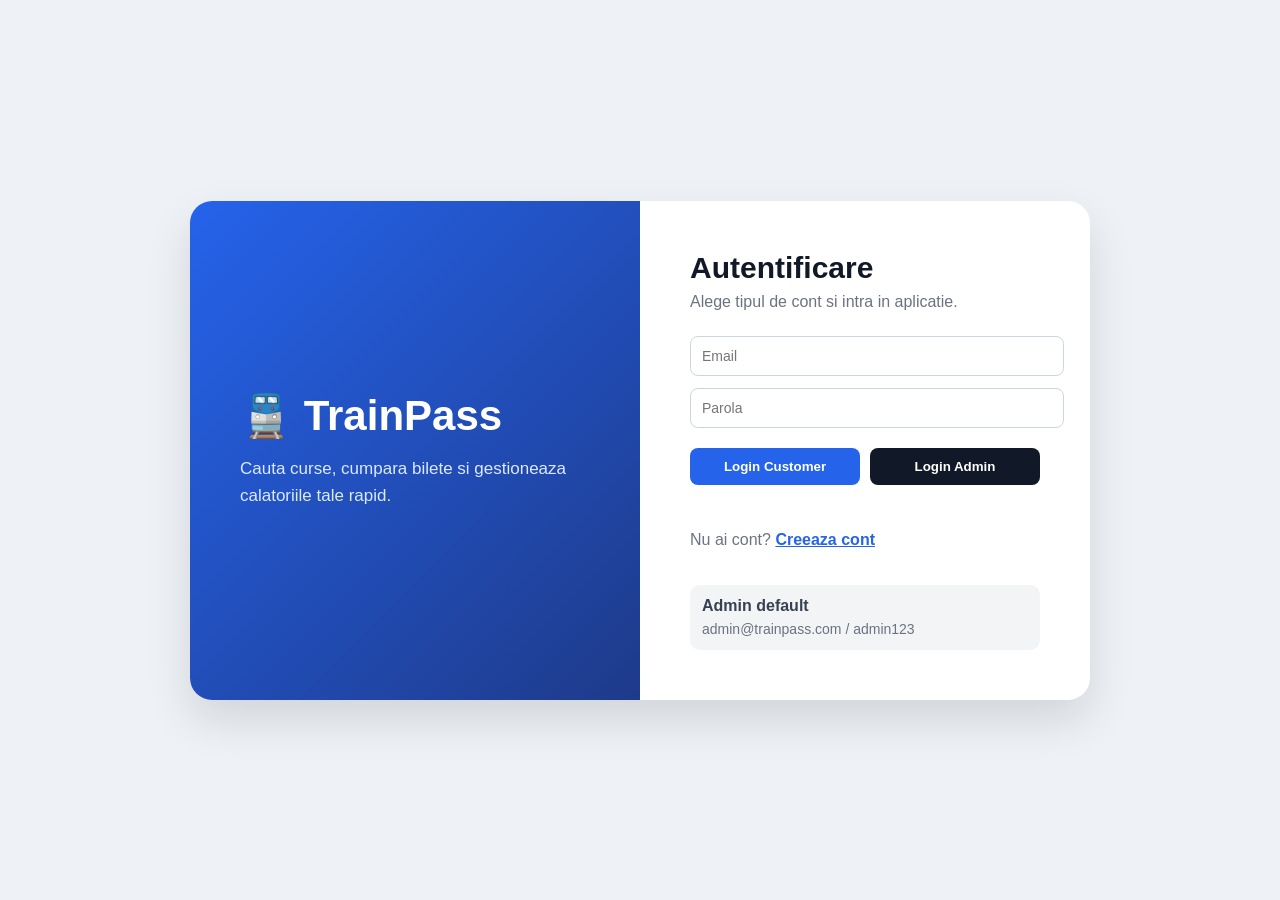
==== TrainPass-client/login.html @ 9404ae02 "Add TrainPass client pages and API setup" ====
<!DOCTYPE html>
<html lang="ro">
<head>
    <meta charset="UTF-8">
    <title>TrainPass - Login</title>
    <link rel="stylesheet" href="style.css">
</head>
<body class="auth-page">

    <div class="auth-container">

        <div class="auth-left">
            <h1>🚆 TrainPass</h1>
            <p>Cauta curse, cumpara bilete si gestioneaza calatoriile tale rapid.</p>
        </div>

        <div class="auth-card">
            <h2>Autentificare</h2>
            <p class="auth-subtitle">Alege tipul de cont si intra in aplicatie.</p>

            <div class="auth-form">
                <input id="email" type="email" placeholder="Email">
                <input id="password" type="password" placeholder="Parola">

                <div class="auth-buttons">
                    <button id="btn-login-customer">Login Customer</button>
                    <button id="btn-login-admin" class="dark-btn">Login Admin</button>
                </div>
            </div>

            <p id="message"></p>

            <p class="auth-link">
                Nu ai cont?
                <a href="register.html">Creeaza cont</a>
            </p>

            <div class="admin-info">
                <p>Admin default</p>
                <span>admin@trainpass.com / admin123</span>
            </div>
        </div>

    </div>

    <script src="js/api.js"></script>
    <script src="js/login.js"></script>

</body>
</html>
---- TrainPass-client/style.css ----
body {
    margin: 0;
    padding: 0;
    font-family: Arial, sans-serif;
    background: #eef2f7;
    color: #111827;
}

.topbar {
    background: #111827;
    color: white;
    padding: 24px 40px;
    display: flex;
    justify-content: space-between;
    align-items: center;
}

.topbar h1 {
    margin: 0;
    font-size: 32px;
}

.topbar p {
    margin: 6px 0 0;
    color: #d1d5db;
}

.user-box {
    display: flex;
    align-items: center;
    gap: 12px;
}

.container {
    width: 92%;
    max-width: 1250px;
    margin: 25px auto;
}

.hero {
    background: linear-gradient(135deg, #2563eb, #1e40af);
    color: white;
    padding: 30px;
    border-radius: 16px;
    margin-bottom: 22px;
}

.hero h2 {
    margin-top: 0;
    font-size: 30px;
}

.hero p {
    max-width: 780px;
    line-height: 1.5;
    color: #e5e7eb;
}

.grid {
    display: grid;
    grid-template-columns: 1fr 1fr;
    gap: 22px;
}

.box {
    background: white;
    padding: 22px;
    margin-bottom: 22px;
    border-radius: 14px;
    border: 1px solid #e5e7eb;
    box-shadow: 0 8px 20px rgba(0, 0, 0, 0.06);
}

.box h2 {
    margin-top: 0;
    margin-bottom: 6px;
}

.box-text {
    margin-top: 0;
    color: #6b7280;
    line-height: 1.4;
}

.form-row {
    display: flex;
    gap: 10px;
    flex-wrap: wrap;
    margin: 12px 0;
}

input,
select {
    padding: 11px;
    border: 1px solid #cbd5e1;
    border-radius: 8px;
    min-width: 180px;
    font-size: 14px;
    background: white;
}

.input-error {
    border: 2px solid #dc2626;
    background: #fef2f2;
}

#search-error {
    color: #dc2626;
    font-weight: bold;
    margin: 8px 0;
}

button {
    padding: 11px 15px;
    border: none;
    border-radius: 8px;
    background: #2563eb;
    color: white;
    cursor: pointer;
    font-weight: bold;
}

button:hover {
    background: #1d4ed8;
}

.section-title {
    display: flex;
    justify-content: space-between;
    align-items: center;
    gap: 15px;
}

.table-wrapper {
    width: 100%;
    overflow-x: auto;
}

.schedule-scroll {
    max-height: 520px;
    overflow-y: auto;
    border: 1px solid #e5e7eb;
    border-radius: 10px;
}

table {
    width: 100%;
    border-collapse: collapse;
}

th {
    background: #f3f4f6;
    color: #374151;
    font-size: 14px;
    position: sticky;
    top: 0;
    z-index: 2;
}

th,
td {
    padding: 12px;
    border-bottom: 1px solid #e5e7eb;
    text-align: left;
}

tr:hover {
    background: #f9fafb;
}

.route-name {
    font-weight: bold;
}

.small-text {
    color: #6b7280;
    font-size: 13px;
}

#ticket-message {
    margin-top: 12px;
    font-weight: bold;
    color: #2563eb;
}

.status-active {
    color: #15803d;
    font-weight: bold;
}

.status-cancelled {
    color: #dc2626;
    font-weight: bold;
}

footer {
    background: #111827;
    color: #d1d5db;
    text-align: center;
    padding: 16px;
    margin-top: 30px;
}

footer p {
    margin: 0;
}

.hidden {
    display: none;
}

.check-row {
    display: flex;
    align-items: center;
    gap: 8px;
    margin: 12px 0;
    font-weight: bold;
}

.check-row input {
    width: auto;
    min-width: auto;
}

.trip-badge {
    display: inline-block;
    padding: 6px 10px;
    border-radius: 20px;
    background: #e5e7eb;
    color: #374151;
    font-weight: bold;
    font-size: 13px;
}

.trip-go {
    background: #dbeafe;
    color: #1d4ed8;
}

.trip-return {
    background: #fef3c7;
    color: #92400e;
}

.dashboard-grid {
    display: grid;
    grid-template-columns: repeat(4, 1fr);
    gap: 18px;
    margin-bottom: 22px;
}

.dashboard-card {
    background: white;
    padding: 20px;
    border-radius: 14px;
    border: 1px solid #e5e7eb;
    box-shadow: 0 8px 20px rgba(0, 0, 0, 0.06);
}

.dashboard-card h3 {
    margin: 0 0 10px;
    color: #374151;
    font-size: 16px;
}

.dashboard-card p {
    margin: 0;
    font-size: 34px;
    font-weight: bold;
    color: #2563eb;
}

.ticket-card {
    margin-top: 18px;
    padding: 18px;
    border-radius: 14px;
    background: #111827;
    color: white;
    border: 2px dashed #60a5fa;
}

.ticket-card-header {
    display: flex;
    justify-content: space-between;
    align-items: center;
    border-bottom: 1px solid #374151;
    padding-bottom: 10px;
    margin-bottom: 12px;
}

.ticket-card-header h3 {
    margin: 0;
}

#ticket-code {
    background: #2563eb;
    padding: 6px 10px;
    border-radius: 20px;
    font-weight: bold;
}

.ticket-card-body p {
    margin: 8px 0;
}

.ticket-card button {
    margin-top: 12px;
    background: #22c55e;
}

.ticket-card button:hover {
    background: #16a34a;
}

@media (max-width: 900px) {
    .dashboard-grid {
        grid-template-columns: 1fr 1fr;
    }
}

@media (max-width: 850px) {
    .topbar {
        flex-direction: column;
        align-items: flex-start;
        gap: 15px;
    }

    .grid {
        grid-template-columns: 1fr;
    }

    .section-title {
        flex-direction: column;
        align-items: flex-start;
    }

    input,
    select {
        width: 100%;
    }
}

@media print {
    body * {
        visibility: hidden;
    }

    #ticket-card,
    #ticket-card * {
        visibility: visible;
    }

    #ticket-card {
        position: absolute;
        left: 30px;
        top: 30px;
        width: 500px;
        background: white;
        color: black;
        border: 2px solid black;
    }

    #ticket-card button {
        display: none;
    }
}

.auth-page {
    min-height: 100vh;
    background: #eef2f7;
    display: flex;
    justify-content: center;
    align-items: center;
}

.auth-container {
    width: 900px;
    min-height: 480px;
    background: white;
    border-radius: 22px;
    display: grid;
    grid-template-columns: 1fr 1fr;
    overflow: hidden;
    box-shadow: 0 20px 45px rgba(0, 0, 0, 0.12);
}

.auth-left {
    background: linear-gradient(135deg, #2563eb, #1e3a8a);
    color: white;
    padding: 50px;
    display: flex;
    flex-direction: column;
    justify-content: center;
}

.auth-left h1 {
    margin: 0 0 15px;
    font-size: 42px;
}

.auth-left p {
    margin: 0;
    color: #dbeafe;
    font-size: 17px;
    line-height: 1.6;
}

.auth-card {
    padding: 50px;
    display: flex;
    flex-direction: column;
    justify-content: center;
}

.auth-card h2 {
    margin: 0;
    font-size: 30px;
    color: #111827;
}

.auth-subtitle {
    margin: 8px 0 25px;
    color: #6b7280;
}

.auth-form input {
    width: 100%;
    margin-bottom: 12px;
}

.auth-buttons {
    display: flex;
    gap: 10px;
    margin-top: 8px;
}

.auth-buttons button {
    flex: 1;
}

.dark-btn {
    background: #111827;
}

.dark-btn:hover {
    background: #030712;
}

#message {
    margin-top: 15px;
    color: #dc2626;
    font-weight: bold;
}

.auth-link {
    margin-top: 15px;
    color: #6b7280;
}

.auth-link a {
    color: #2563eb;
    font-weight: bold;
}

.admin-info {
    margin-top: 20px;
    padding: 12px;
    background: #f3f4f6;
    border-radius: 10px;
}

.admin-info p {
    margin: 0 0 5px;
    font-weight: bold;
    color: #374151;
}

.admin-info span {
    color: #6b7280;
    font-size: 14px;
}

@media (max-width: 850px) {
    .auth-container {
        width: 92%;
        grid-template-columns: 1fr;
    }

    .auth-left {
        padding: 35px;
    }

    .auth-card {
        padding: 35px;
    }

    .auth-buttons {
        flex-direction: column;
    }
}

#btn-register {
    width: 100%;
    margin-top: 8px;
}
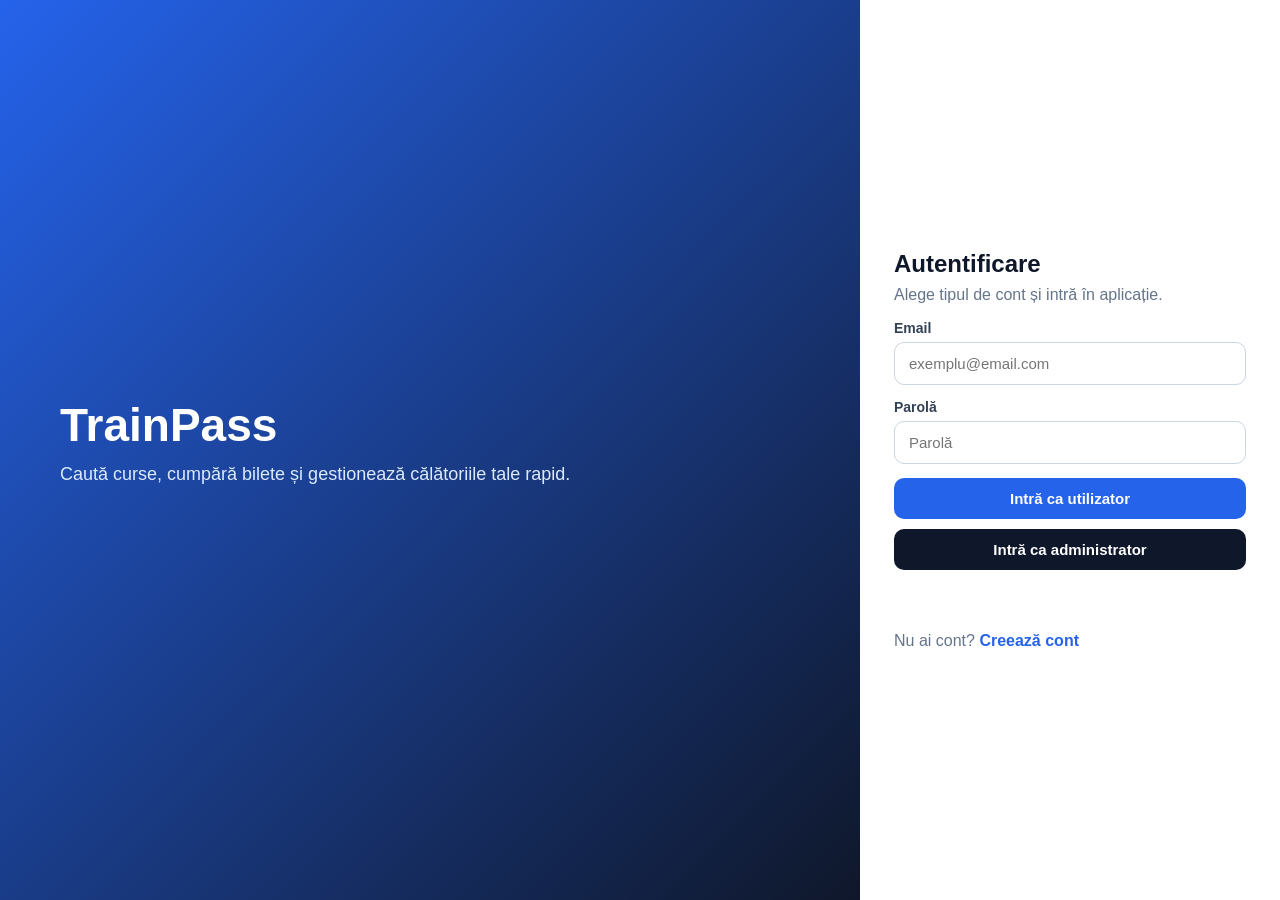
==== commit fc4cf86f: "Update application code" ====
--- a/TrainPass-client/login.html
+++ b/TrainPass-client/login.html
@@ -2,49 +2,45 @@
 <html lang="ro">
 <head>
     <meta charset="UTF-8">
-    <title>TrainPass - Login</title>
-    <link rel="stylesheet" href="style.css">
+    <meta name="viewport" content="width=device-width, initial-scale=1.0">
+    <title>TrainPass - Autentificare</title>
+    <link rel="stylesheet" href="css/style.css">
+    <link rel="stylesheet" href="css/auth.css">
 </head>
-<body class="auth-page">
+<body>
 
-    <div class="auth-container">
+<main class="auth-page">
+    <section class="auth-info">
+        <h1>TrainPass</h1>
+        <p>Caută curse, cumpără bilete și gestionează călătoriile tale rapid.</p>
+    </section>
 
-        <div class="auth-left">
-            <h1>🚆 TrainPass</h1>
-            <p>Cauta curse, cumpara bilete si gestioneaza calatoriile tale rapid.</p>
+    <section class="auth-card">
+        <h2>Autentificare</h2>
+        <p>Alege tipul de cont și intră în aplicație.</p>
+
+        <label for="email">Email</label>
+        <input id="email" type="email" placeholder="exemplu@email.com">
+
+        <label for="password">Parolă</label>
+        <input id="password" type="password" placeholder="Parolă">
+
+        <div class="button-row">
+            <button id="btn-login-customer">Intră ca utilizator</button>
+            <button id="btn-login-admin" class="btn-dark">Intră ca administrator</button>
         </div>
 
-        <div class="auth-card">
-            <h2>Autentificare</h2>
-            <p class="auth-subtitle">Alege tipul de cont si intra in aplicatie.</p>
+        <p id="message" class="message error"></p>
 
-            <div class="auth-form">
-                <input id="email" type="email" placeholder="Email">
-                <input id="password" type="password" placeholder="Parola">
+        <p class="auth-link">
+            Nu ai cont?
+            <a href="register.html">Creează cont</a>
+        </p>
+    </section>
+</main>
 
-                <div class="auth-buttons">
-                    <button id="btn-login-customer">Login Customer</button>
-                    <button id="btn-login-admin" class="dark-btn">Login Admin</button>
-                </div>
-            </div>
-
-            <p id="message"></p>
-
-            <p class="auth-link">
-                Nu ai cont?
-                <a href="register.html">Creeaza cont</a>
-            </p>
-
-            <div class="admin-info">
-                <p>Admin default</p>
-                <span>admin@trainpass.com / admin123</span>
-            </div>
-        </div>
-
-    </div>
-
-    <script src="js/api.js"></script>
-    <script src="js/login.js"></script>
+<script src="js/api.js"></script>
+<script src="js/login.js"></script>
 
 </body>
 </html>
--- a/TrainPass-client/css/style.css
+++ b/TrainPass-client/css/style.css
@@ -0,0 +1,120 @@
+* {
+    box-sizing: border-box;
+}
+
+body {
+    margin: 0;
+    font-family: Arial, sans-serif;
+    background: #f1f5f9;
+    color: #0f172a;
+}
+
+h1,
+h2,
+h3,
+p {
+    margin-top: 0;
+}
+
+a {
+    color: #2563eb;
+    font-weight: 700;
+    text-decoration: none;
+}
+
+button {
+    border: none;
+    background: #2563eb;
+    color: white;
+    padding: 12px 18px;
+    border-radius: 10px;
+    font-weight: 700;
+    cursor: pointer;
+    font-size: 15px;
+}
+
+button:hover {
+    background: #1d4ed8;
+}
+
+button:disabled {
+    background: #94a3b8;
+    cursor: not-allowed;
+}
+
+.btn-dark {
+    background: #0f172a;
+}
+
+.btn-dark:hover {
+    background: #020617;
+}
+
+.btn-light {
+    background: white;
+    color: #0f172a;
+}
+
+.btn-light:hover {
+    background: #e2e8f0;
+}
+
+.btn-danger {
+    background: #dc2626;
+}
+
+.btn-danger:hover {
+    background: #b91c1c;
+}
+
+label {
+    display: block;
+    font-size: 14px;
+    font-weight: 700;
+    margin-bottom: 6px;
+    color: #334155;
+}
+
+input,
+select {
+    width: 100%;
+    padding: 12px 14px;
+    border-radius: 10px;
+    border: 1px solid #cbd5e1;
+    font-size: 15px;
+    background: white;
+}
+
+input:focus,
+select:focus {
+    outline: none;
+    border-color: #2563eb;
+    box-shadow: 0 0 0 3px rgba(37, 99, 235, 0.15);
+}
+
+input:disabled,
+input:read-only {
+    background: #f1f5f9;
+    color: #64748b;
+}
+
+.input-error {
+    border-color: #dc2626;
+    background: #fff7f7;
+}
+
+.message {
+    min-height: 22px;
+    margin: 12px 0;
+    font-weight: 700;
+    color: #166534;
+    word-break: break-word;
+}
+
+.error {
+    color: #dc2626;
+}
+
+.hidden {
+    display: none;
+}
--- a/TrainPass-client/css/auth.css
+++ b/TrainPass-client/css/auth.css
@@ -0,0 +1,70 @@
+.auth-page {
+    min-height: 100vh;
+    display: grid;
+    grid-template-columns: 1fr 420px;
+}
+
+.auth-info {
+    background: linear-gradient(135deg, #2563eb, #0f172a);
+    color: white;
+    padding: 60px;
+    display: flex;
+    flex-direction: column;
+    justify-content: center;
+}
+
+.auth-info h1 {
+    font-size: 46px;
+    margin-bottom: 12px;
+}
+
+.auth-info p {
+    color: #dbeafe;
+    font-size: 18px;
+    max-width: 520px;
+}
+
+.auth-card {
+    background: white;
+    padding: 34px;
+    display: flex;
+    flex-direction: column;
+    justify-content: center;
+}
+
+.auth-card h2 {
+    margin-bottom: 8px;
+}
+
+.auth-card p {
+    color: #64748b;
+}
+
+.auth-card input {
+    margin-bottom: 14px;
+}
+
+.button-row {
+    display: grid;
+    grid-template-columns: 1fr;
+    gap: 10px;
+}
+
+.auth-link {
+    margin-top: 16px;
+    margin-bottom: 0;
+}
+
+@media (max-width: 900px) {
+    .auth-page {
+        grid-template-columns: 1fr;
+    }
+
+    .auth-info {
+        padding: 36px 24px;
+    }
+
+    .auth-card {
+        padding: 28px 24px;
+    }
+}
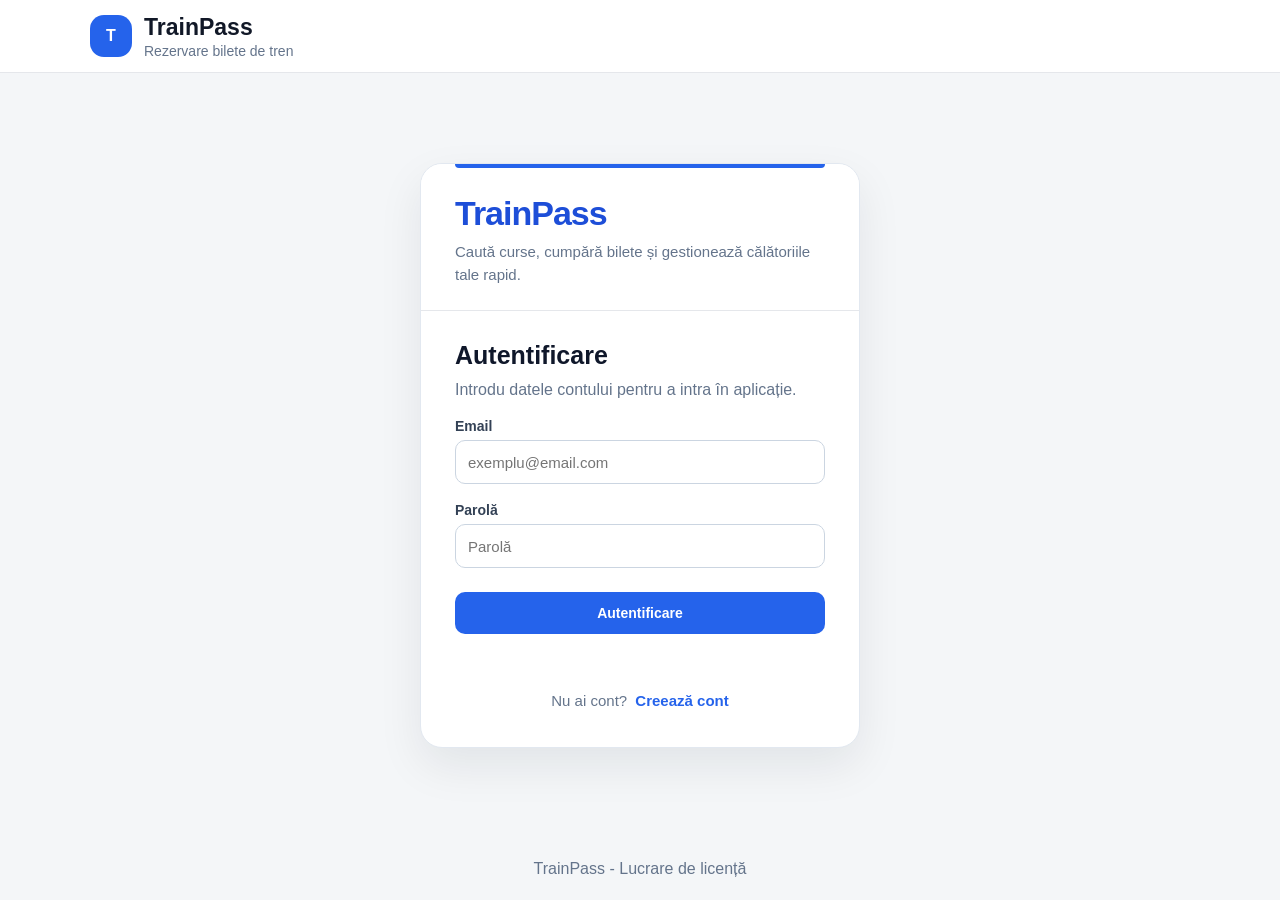
==== commit 1acc20a6: "update - bug fix" ====
--- a/TrainPass-client/login.html
+++ b/TrainPass-client/login.html
@@ -9,35 +9,50 @@
 </head>
 <body>
 
+<header class="auth-header">
+    <div class="auth-header-content">
+        <div class="auth-logo">
+            <div class="auth-logo-icon">T</div>
+            <div>
+                <h1>TrainPass</h1>
+                <p>Rezervare bilete de tren</p>
+            </div>
+        </div>
+    </div>
+</header>
+
 <main class="auth-page">
-    <section class="auth-info">
-        <h1>TrainPass</h1>
-        <p>Caută curse, cumpără bilete și gestionează călătoriile tale rapid.</p>
-    </section>
-
     <section class="auth-card">
-        <h2>Autentificare</h2>
-        <p>Alege tipul de cont și intră în aplicație.</p>
-
-        <label for="email">Email</label>
-        <input id="email" type="email" placeholder="exemplu@email.com">
-
-        <label for="password">Parolă</label>
-        <input id="password" type="password" placeholder="Parolă">
-
-        <div class="button-row">
-            <button id="btn-login-customer">Intră ca utilizator</button>
-            <button id="btn-login-admin" class="btn-dark">Intră ca administrator</button>
+        <div class="auth-info">
+            <h2>TrainPass</h2>
+            <p>Caută curse, cumpără bilete și gestionează călătoriile tale rapid.</p>
         </div>
 
-        <p id="message" class="message error"></p>
+        <div class="auth-form-box">
+            <h2>Autentificare</h2>
+            <p>Introdu datele contului pentru a intra în aplicație.</p>
 
-        <p class="auth-link">
-            Nu ai cont?
-            <a href="register.html">Creează cont</a>
-        </p>
+            <label for="email">Email</label>
+            <input id="email" type="email" placeholder="exemplu@email.com">
+
+            <label for="password">Parolă</label>
+            <input id="password" type="password" placeholder="Parolă">
+
+            <button id="btn-login">Autentificare</button>
+
+            <p id="message" class="message error"></p>
+
+            <p class="auth-link">
+                Nu ai cont?
+                <a href="register.html">Creează cont</a>
+            </p>
+        </div>
     </section>
 </main>
+
+<footer class="auth-footer">
+    <p>TrainPass - Lucrare de licență</p>
+</footer>
 
 <script src="js/api.js"></script>
 <script src="js/login.js"></script>
--- a/TrainPass-client/css/style.css
+++ b/TrainPass-client/css/style.css
@@ -1,12 +1,16 @@
 * {
     box-sizing: border-box;
+}
+
+html {
+    scroll-behavior: smooth;
 }
 
 body {
     margin: 0;
     font-family: Arial, sans-serif;
-    background: #f1f5f9;
-    color: #0f172a;
+    background: #f4f6f8;
+    color: #111827;
 }
 
 h1,
@@ -18,45 +22,73 @@
 
 a {
     color: #2563eb;
+    text-decoration: none;
     font-weight: 700;
-    text-decoration: none;
+}
+
+a:hover {
+    text-decoration: underline;
+}
+
+label {
+    display: block;
+    margin-bottom: 6px;
+    color: #334155;
+    font-size: 14px;
+    font-weight: 700;
+}
+
+input,
+select {
+    width: 100%;
+    height: 44px;
+    padding: 0 12px;
+    border: 1px solid #cbd5e1;
+    border-radius: 10px;
+    background: white;
+    color: #111827;
+    font-size: 15px;
+    outline: none;
+}
+
+input:focus,
+select:focus {
+    border-color: #2563eb;
+    box-shadow: 0 0 0 3px rgba(37, 99, 235, 0.12);
 }
 
 button {
+    min-height: 42px;
     border: none;
+    border-radius: 10px;
     background: #2563eb;
     color: white;
-    padding: 12px 18px;
-    border-radius: 10px;
+    padding: 0 16px;
+    font-size: 14px;
     font-weight: 700;
     cursor: pointer;
-    font-size: 15px;
 }
 
 button:hover {
     background: #1d4ed8;
 }
 
-button:disabled {
-    background: #94a3b8;
-    cursor: not-allowed;
+.btn-light {
+    background: white;
+    color: #2563eb;
+    border: 1px solid #bfdbfe;
+}
+
+.btn-light:hover {
+    background: #eff6ff;
 }
 
 .btn-dark {
-    background: #0f172a;
+    background: #111827;
 }
 
 .btn-dark:hover {
-    background: #020617;
-}
-
-.btn-light {
-    background: white;
-    color: #0f172a;
-}
-
-.btn-light:hover {
-    background: #e2e8f0;
+    background: #030712;
 }
 
 .btn-danger {
@@ -67,48 +99,20 @@
     background: #b91c1c;
 }
 
-label {
-    display: block;
-    font-size: 14px;
-    font-weight: 700;
-    margin-bottom: 6px;
-    color: #334155;
-}
-
-input,
-select {
-    width: 100%;
-    padding: 12px 14px;
-    border-radius: 10px;
-    border: 1px solid #cbd5e1;
-    font-size: 15px;
-    background: white;
-}
-
-input:focus,
-select:focus {
-    outline: none;
-    border-color: #2563eb;
-    box-shadow: 0 0 0 3px rgba(37, 99, 235, 0.15);
-}
-
-input:disabled,
-input:read-only {
-    background: #f1f5f9;
-    color: #64748b;
-}
-
-.input-error {
-    border-color: #dc2626;
-    background: #fff7f7;
+.btn-small {
+    min-height: 34px;
+    padding: 0 12px;
+    font-size: 13px;
 }
 
 .message {
-    min-height: 22px;
-    margin: 12px 0;
-    font-weight: 700;
-    color: #166534;
-    word-break: break-word;
+    min-height: 20px;
+    margin: 12px 0 0;
+    font-size: 14px;
+}
+
+.success {
+    color: #15803d;
 }
 
 .error {
@@ -116,5 +120,35 @@
 }
 
 .hidden {
-    display: none;
+    display: none !important;
+}
+
+.badge {
+    display: inline-flex;
+    align-items: center;
+    border-radius: 999px;
+    padding: 5px 10px;
+    font-size: 13px;
+    font-weight: 700;
+}
+
+.badge-green {
+    background: #dcfce7;
+    color: #166534;
+}
+
+.badge-red {
+    background: #fee2e2;
+    color: #991b1b;
+}
+
+.badge-blue {
+    background: #dbeafe;
+    color: #1d4ed8;
+}
+
+@media print {
+    body {
+        background: white;
+    }
 }
--- a/TrainPass-client/css/auth.css
+++ b/TrainPass-client/css/auth.css
@@ -1,70 +1,164 @@
+body {
+    min-height: 100vh;
+    display: flex;
+    flex-direction: column;
+    background: #f4f6f8;
+}
+
+.auth-header {
+    background: white;
+    border-bottom: 1px solid #e5e7eb;
+}
+
+.auth-header-content {
+    width: min(1100px, 92%);
+    min-height: 72px;
+    margin: 0 auto;
+    display: flex;
+    align-items: center;
+}
+
+.auth-logo {
+    display: flex;
+    align-items: center;
+    gap: 12px;
+}
+
+.auth-logo-icon {
+    width: 42px;
+    height: 42px;
+    border-radius: 14px;
+    background: #2563eb;
+    color: white;
+    display: flex;
+    align-items: center;
+    justify-content: center;
+    font-weight: 800;
+}
+
+.auth-logo h1 {
+    margin-bottom: 2px;
+    font-size: 23px;
+}
+
+.auth-logo p {
+    margin-bottom: 0;
+    color: #64748b;
+    font-size: 14px;
+}
+
 .auth-page {
-    min-height: 100vh;
-    display: grid;
-    grid-template-columns: 1fr 420px;
+    flex: 1;
+    width: min(1100px, 92%);
+    margin: 0 auto;
+    padding: 50px 0;
+    display: flex;
+    align-items: center;
+    justify-content: center;
+}
+
+.auth-card {
+    width: 100%;
+    max-width: 440px;
+    overflow: hidden;
+    background: white;
+    border: 1px solid #e2e8f0;
+    border-radius: 22px;
+    box-shadow: 0 18px 45px rgba(15, 23, 42, 0.08);
 }
 
 .auth-info {
-    background: linear-gradient(135deg, #2563eb, #0f172a);
-    color: white;
-    padding: 60px;
-    display: flex;
-    flex-direction: column;
-    justify-content: center;
+    position: relative;
+    padding: 30px 34px 24px;
+    border-bottom: 1px solid #e5e7eb;
+    background: white;
 }
 
-.auth-info h1 {
-    font-size: 46px;
-    margin-bottom: 12px;
+.auth-info::before {
+    content: "";
+    position: absolute;
+    top: 0;
+    left: 34px;
+    right: 34px;
+    height: 4px;
+    background: #2563eb;
+    border-radius: 0 0 10px 10px;
+}
+
+.auth-info h2 {
+    margin-bottom: 8px;
+    color: #1d4ed8;
+    font-size: 34px;
+    letter-spacing: -1px;
 }
 
 .auth-info p {
-    color: #dbeafe;
-    font-size: 18px;
-    max-width: 520px;
+    margin-bottom: 0;
+    color: #64748b;
+    font-size: 15px;
+    line-height: 1.5;
 }
 
-.auth-card {
-    background: white;
-    padding: 34px;
-    display: flex;
-    flex-direction: column;
-    justify-content: center;
+.auth-form-box {
+    padding: 30px 34px 34px;
 }
 
-.auth-card h2 {
+.auth-form-box h2 {
     margin-bottom: 8px;
+    color: #0f172a;
+    font-size: 25px;
 }
 
-.auth-card p {
+.auth-form-box p {
+    color: #64748b;
+    line-height: 1.5;
+}
+
+.auth-form-box label {
+    margin-top: 14px;
+}
+
+.auth-form-box input {
+    margin-bottom: 4px;
+}
+
+.auth-form-box button {
+    width: 100%;
+    margin-top: 20px;
+}
+
+.auth-link {
+    margin: 24px 0 0;
+    text-align: center;
+    font-size: 15px;
+}
+
+.auth-link a {
+    margin-left: 4px;
+}
+
+.auth-footer {
+    padding: 22px;
+    text-align: center;
     color: #64748b;
 }
 
-.auth-card input {
-    margin-bottom: 14px;
-}
-
-.button-row {
-    display: grid;
-    grid-template-columns: 1fr;
-    gap: 10px;
-}
-
-.auth-link {
-    margin-top: 16px;
+.auth-footer p {
     margin-bottom: 0;
 }
 
-@media (max-width: 900px) {
+@media (max-width: 520px) {
     .auth-page {
-        grid-template-columns: 1fr;
+        padding: 30px 0;
     }
 
-    .auth-info {
-        padding: 36px 24px;
+    .auth-info,
+    .auth-form-box {
+        padding-left: 22px;
+        padding-right: 22px;
     }
 
-    .auth-card {
-        padding: 28px 24px;
+    .auth-info h2 {
+        font-size: 30px;
     }
 }
